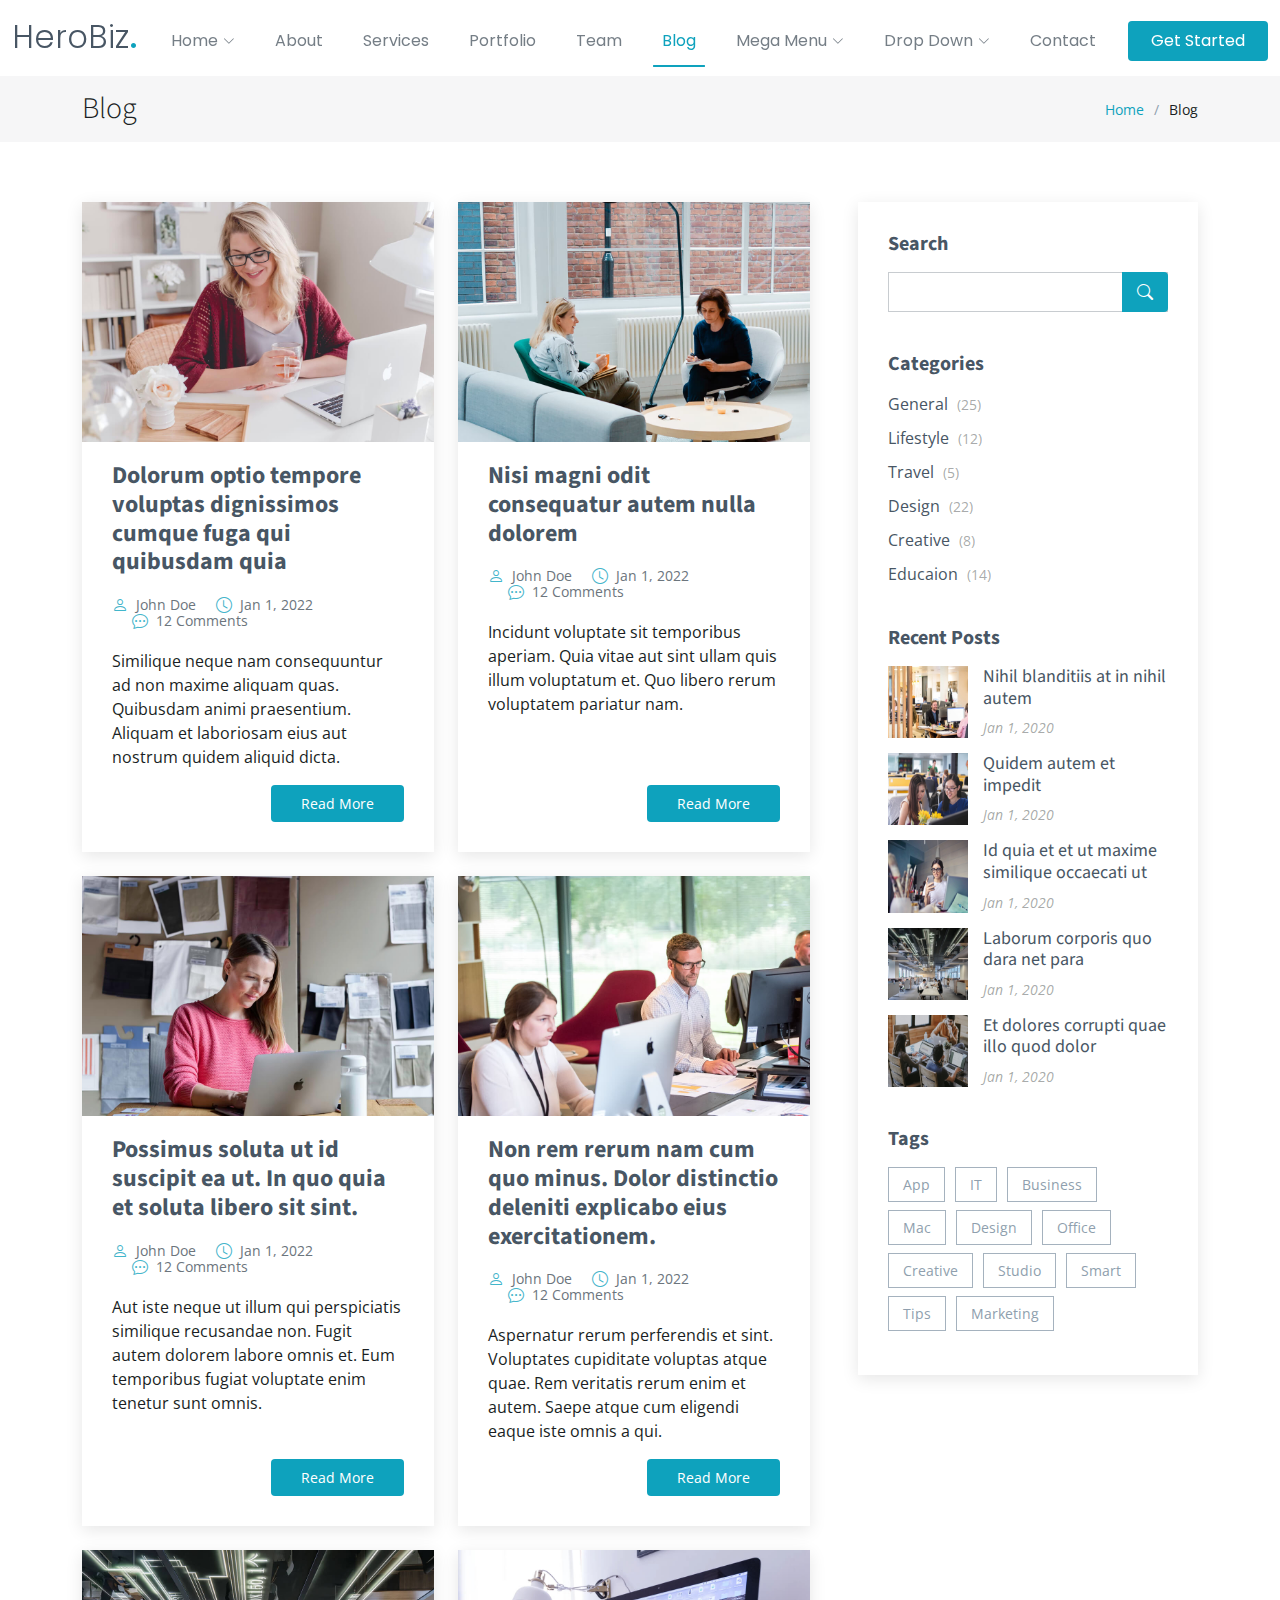
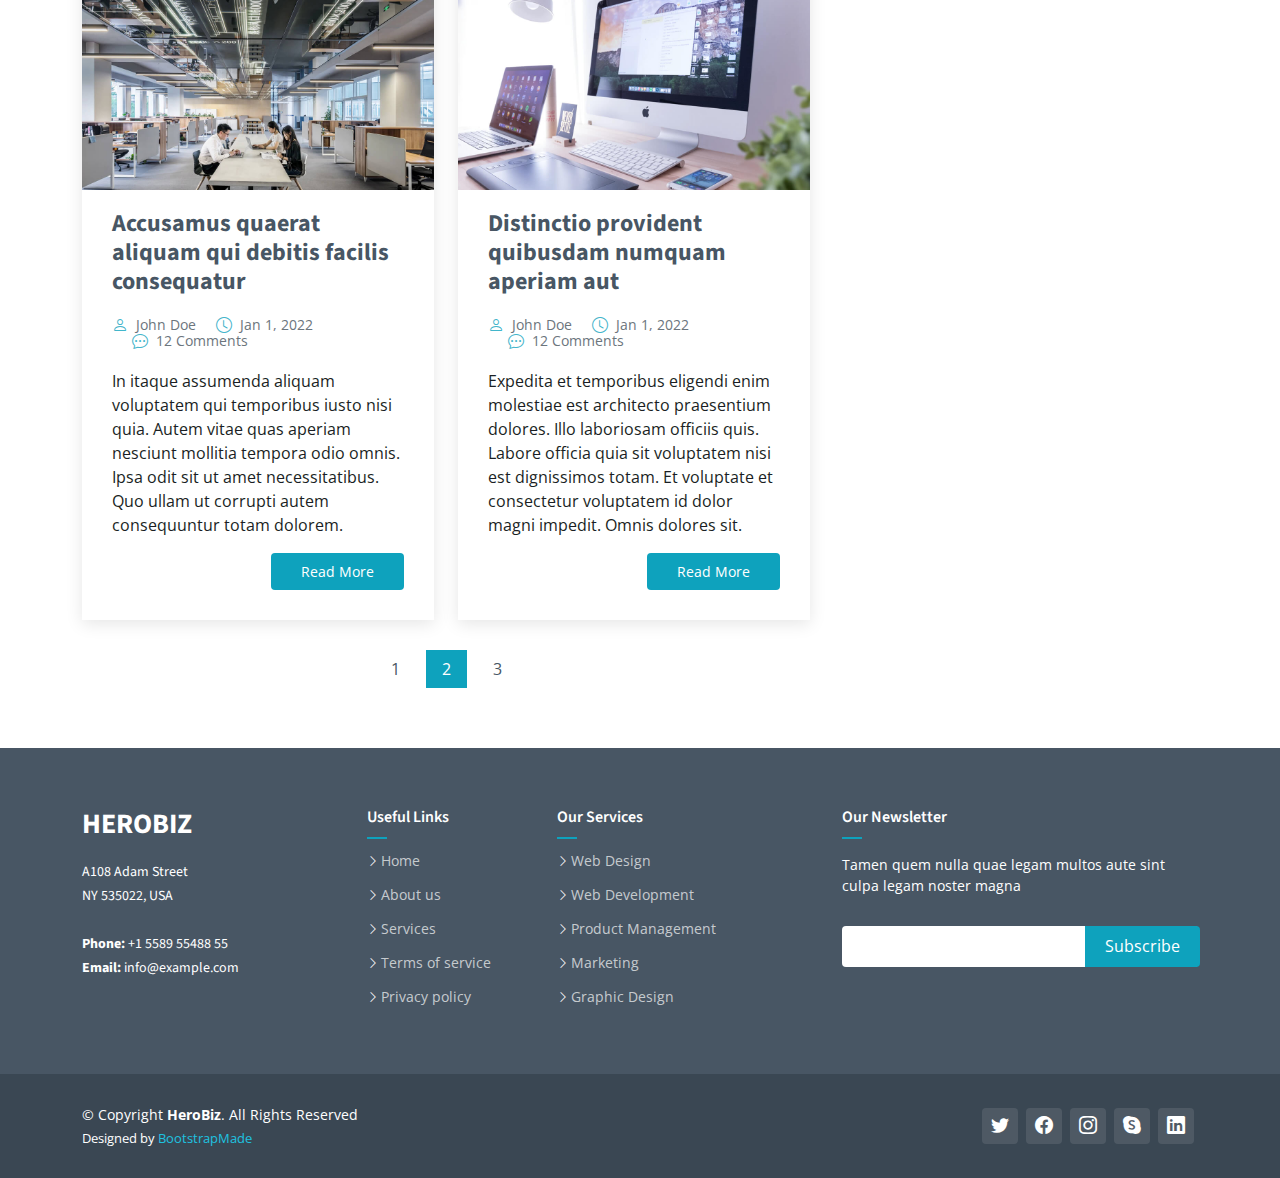
==== docanalytics.html @ 32d964e8 "Create docanalytics.html" ====
<!DOCTYPE html>
<html lang="en">

<head>
  <meta charset="utf-8">
  <meta content="width=device-width, initial-scale=1.0" name="viewport">

  <title>Blog - HeroBiz Bootstrap Template</title>
  <meta content="" name="description">
  <meta content="" name="keywords">

  <!-- Favicons -->
  <link href="assets/img/favicon.png" rel="icon">
  <link href="assets/img/apple-touch-icon.png" rel="apple-touch-icon">

  <!-- Google Fonts -->
  <link rel="preconnect" href="https://fonts.googleapis.com">
  <link rel="preconnect" href="https://fonts.gstatic.com" crossorigin>
  <link href="https://fonts.googleapis.com/css2?family=Open+Sans:ital,wght@0,300;0,400;0,500;0,600;0,700;1,300;1,400;1,500;1,600;1,700&family=Poppins:ital,wght@0,300;0,400;0,500;0,600;0,700;1,300;1,400;1,500;1,600;1,700&family=Source+Sans+Pro:ital,wght@0,300;0,400;0,600;0,700;1,300;1,400;1,600;1,700&display=swap" rel="stylesheet">

  <!-- Vendor CSS Files -->
  <link href="assets/vendor/bootstrap/css/bootstrap.min.css" rel="stylesheet">
  <link href="assets/vendor/bootstrap-icons/bootstrap-icons.css" rel="stylesheet">
  <link href="assets/vendor/aos/aos.css" rel="stylesheet">
  <link href="assets/vendor/glightbox/css/glightbox.min.css" rel="stylesheet">
  <link href="assets/vendor/swiper/swiper-bundle.min.css" rel="stylesheet">

  <!-- Variables CSS Files. Uncomment your preferred color scheme -->
  <link href="assets/css/variables.css" rel="stylesheet">
  <!-- <link href="assets/css/variables-blue.css" rel="stylesheet"> -->
  <!-- <link href="assets/css/variables-green.css" rel="stylesheet"> -->
  <!-- <link href="assets/css/variables-orange.css" rel="stylesheet"> -->
  <!-- <link href="assets/css/variables-purple.css" rel="stylesheet"> -->
  <!-- <link href="assets/css/variables-red.css" rel="stylesheet"> -->
  <!-- <link href="assets/css/variables-pink.css" rel="stylesheet"> -->

  <!-- Template Main CSS File -->
  <link href="assets/css/main.css" rel="stylesheet">

  <!-- =======================================================
  * Template Name: HeroBiz
  * Updated: Jul 27 2023 with Bootstrap v5.3.1
  * Template URL: https://bootstrapmade.com/herobiz-bootstrap-business-template/
  * Author: BootstrapMade.com
  * License: https://bootstrapmade.com/license/
  ======================================================== -->
</head>

<body>

  <!-- ======= Header ======= -->
  <header id="header" class="header fixed-top" data-scrollto-offset="0">
    <div class="container-fluid d-flex align-items-center justify-content-between">

      <a href="index.html" class="logo d-flex align-items-center scrollto me-auto me-lg-0">
        <!-- Uncomment the line below if you also wish to use an image logo -->
        <!-- <img src="assets/img/logo.png" alt=""> -->
        <h1>HeroBiz<span>.</span></h1>
      </a>

      <nav id="navbar" class="navbar">
        <ul>

          <li class="dropdown"><a href="#"><span>Home</span> <i class="bi bi-chevron-down dropdown-indicator"></i></a>
            <ul>
              <li><a href="index.html">Home 1 - index.html</a></li>
              <li><a href="index-2.html">Home 2 - index-2.html</a></li>
              <li><a href="index-3.html">Home 3 - index-3.html</a></li>
              <li><a href="index-4.html">Home 4 - index-4.html</a></li>
            </ul>
          </li>

          <li><a class="nav-link scrollto" href="index.html#about">About</a></li>
          <li><a class="nav-link scrollto" href="index.html#services">Services</a></li>
          <li><a class="nav-link scrollto" href="index.html#portfolio">Portfolio</a></li>
          <li><a class="nav-link scrollto" href="index.html#team">Team</a></li>
          <li><a href="blog.html" class="active">Blog</a></li>
          <li class="dropdown megamenu"><a href="#"><span>Mega Menu</span> <i class="bi bi-chevron-down dropdown-indicator"></i></a>
            <ul>
              <li>
                <a href="#">Column 1 link 1</a>
                <a href="#">Column 1 link 2</a>
                <a href="#">Column 1 link 3</a>
              </li>
              <li>
                <a href="#">Column 2 link 1</a>
                <a href="#">Column 2 link 2</a>
                <a href="#">Column 3 link 3</a>
              </li>
              <li>
                <a href="#">Column 3 link 1</a>
                <a href="#">Column 3 link 2</a>
                <a href="#">Column 3 link 3</a>
              </li>
              <li>
                <a href="#">Column 4 link 1</a>
                <a href="#">Column 4 link 2</a>
                <a href="#">Column 4 link 3</a>
              </li>
            </ul>
          </li>
          <li class="dropdown"><a href="#"><span>Drop Down</span> <i class="bi bi-chevron-down dropdown-indicator"></i></a>
            <ul>
              <li><a href="#">Drop Down 1</a></li>
              <li class="dropdown"><a href="#"><span>Deep Drop Down</span> <i class="bi bi-chevron-down dropdown-indicator"></i></a>
                <ul>
                  <li><a href="#">Deep Drop Down 1</a></li>
                  <li><a href="#">Deep Drop Down 2</a></li>
                  <li><a href="#">Deep Drop Down 3</a></li>
                  <li><a href="#">Deep Drop Down 4</a></li>
                  <li><a href="#">Deep Drop Down 5</a></li>
                </ul>
              </li>
              <li><a href="#">Drop Down 2</a></li>
              <li><a href="#">Drop Down 3</a></li>
              <li><a href="#">Drop Down 4</a></li>
            </ul>
          </li>
          <li><a class="nav-link scrollto" href="index.html#contact">Contact</a></li>
        </ul>
        <i class="bi bi-list mobile-nav-toggle d-none"></i>
      </nav><!-- .navbar -->

      <a class="btn-getstarted scrollto" href="index.html#about">Get Started</a>

    </div>
  </header><!-- End Header -->

  <main id="main">

    <!-- ======= Breadcrumbs ======= -->
    <div class="breadcrumbs">
      <div class="container">

        <div class="d-flex justify-content-between align-items-center">
          <h2>Blog</h2>
          <ol>
            <li><a href="index.html">Home</a></li>
            <li>Blog</li>
          </ol>
        </div>

      </div>
    </div><!-- End Breadcrumbs -->

    <!-- ======= Blog Section ======= -->
    <section id="blog" class="blog">
      <div class="container" data-aos="fade-up">

        <div class="row g-5">

          <div class="col-lg-8">

            <div class="row gy-4 posts-list">

              <div class="col-lg-6">
                <article class="d-flex flex-column">

                  <div class="post-img">
                    <img src="assets/img/blog/blog-1.jpg" alt="" class="img-fluid">
                  </div>

                  <h2 class="title">
                    <a href="blog-details.html">Dolorum optio tempore voluptas dignissimos cumque fuga qui quibusdam quia</a>
                  </h2>

                  <div class="meta-top">
                    <ul>
                      <li class="d-flex align-items-center"><i class="bi bi-person"></i> <a href="blog-details.html">John Doe</a></li>
                      <li class="d-flex align-items-center"><i class="bi bi-clock"></i> <a href="blog-details.html"><time datetime="2022-01-01">Jan 1, 2022</time></a></li>
                      <li class="d-flex align-items-center"><i class="bi bi-chat-dots"></i> <a href="blog-details.html">12 Comments</a></li>
                    </ul>
                  </div>

                  <div class="content">
                    <p>
                      Similique neque nam consequuntur ad non maxime aliquam quas. Quibusdam animi praesentium. Aliquam et laboriosam eius aut nostrum quidem aliquid dicta.
                    </p>
                  </div>

                  <div class="read-more mt-auto align-self-end">
                    <a href="blog-details.html">Read More</a>
                  </div>

                </article>
              </div><!-- End post list item -->

              <div class="col-lg-6">
                <article class="d-flex flex-column">

                  <div class="post-img">
                    <img src="assets/img/blog/blog-2.jpg" alt="" class="img-fluid">
                  </div>

                  <h2 class="title">
                    <a href="blog-details.html">Nisi magni odit consequatur autem nulla dolorem</a>
                  </h2>

                  <div class="meta-top">
                    <ul>
                      <li class="d-flex align-items-center"><i class="bi bi-person"></i> <a href="blog-details.html">John Doe</a></li>
                      <li class="d-flex align-items-center"><i class="bi bi-clock"></i> <a href="blog-details.html"><time datetime="2022-01-01">Jan 1, 2022</time></a></li>
                      <li class="d-flex align-items-center"><i class="bi bi-chat-dots"></i> <a href="blog-details.html">12 Comments</a></li>
                    </ul>
                  </div>

                  <div class="content">
                    <p>
                      Incidunt voluptate sit temporibus aperiam. Quia vitae aut sint ullam quis illum voluptatum et. Quo libero rerum voluptatem pariatur nam.
                    </p>
                  </div>

                  <div class="read-more mt-auto align-self-end">
                    <a href="blog-details.html">Read More</a>
                  </div>

                </article>
              </div><!-- End post list item -->

              <div class="col-lg-6">
                <article class="d-flex flex-column">

                  <div class="post-img">
                    <img src="assets/img/blog/blog-3.jpg" alt="" class="img-fluid">
                  </div>

                  <h2 class="title">
                    <a href="blog-details.html">Possimus soluta ut id suscipit ea ut. In quo quia et soluta libero sit sint.</a>
                  </h2>

                  <div class="meta-top">
                    <ul>
                      <li class="d-flex align-items-center"><i class="bi bi-person"></i> <a href="blog-details.html">John Doe</a></li>
                      <li class="d-flex align-items-center"><i class="bi bi-clock"></i> <a href="blog-details.html"><time datetime="2022-01-01">Jan 1, 2022</time></a></li>
                      <li class="d-flex align-items-center"><i class="bi bi-chat-dots"></i> <a href="blog-details.html">12 Comments</a></li>
                    </ul>
                  </div>

                  <div class="content">
                    <p>
                      Aut iste neque ut illum qui perspiciatis similique recusandae non. Fugit autem dolorem labore omnis et. Eum temporibus fugiat voluptate enim tenetur sunt omnis.
                    </p>
                  </div>

                  <div class="read-more mt-auto align-self-end">
                    <a href="blog-details.html">Read More</a>
                  </div>

                </article>
              </div><!-- End post list item -->

              <div class="col-lg-6">
                <article class="d-flex flex-column">

                  <div class="post-img">
                    <img src="assets/img/blog/blog-4.jpg" alt="" class="img-fluid">
                  </div>

                  <h2 class="title">
                    <a href="blog-details.html">Non rem rerum nam cum quo minus. Dolor distinctio deleniti explicabo eius exercitationem.</a>
                  </h2>

                  <div class="meta-top">
                    <ul>
                      <li class="d-flex align-items-center"><i class="bi bi-person"></i> <a href="blog-details.html">John Doe</a></li>
                      <li class="d-flex align-items-center"><i class="bi bi-clock"></i> <a href="blog-details.html"><time datetime="2022-01-01">Jan 1, 2022</time></a></li>
                      <li class="d-flex align-items-center"><i class="bi bi-chat-dots"></i> <a href="blog-details.html">12 Comments</a></li>
                    </ul>
                  </div>

                  <div class="content">
                    <p>
                      Aspernatur rerum perferendis et sint. Voluptates cupiditate voluptas atque quae. Rem veritatis rerum enim et autem. Saepe atque cum eligendi eaque iste omnis a qui.
                    </p>
                  </div>

                  <div class="read-more mt-auto align-self-end">
                    <a href="blog-details.html">Read More</a>
                  </div>

                </article>
              </div><!-- End post list item -->

              <div class="col-lg-6">
                <article class="d-flex flex-column">

                  <div class="post-img">
                    <img src="assets/img/blog/blog-5.jpg" alt="" class="img-fluid">
                  </div>

                  <h2 class="title">
                    <a href="blog-details.html">Accusamus quaerat aliquam qui debitis facilis consequatur</a>
                  </h2>

                  <div class="meta-top">
                    <ul>
                      <li class="d-flex align-items-center"><i class="bi bi-person"></i> <a href="blog-details.html">John Doe</a></li>
                      <li class="d-flex align-items-center"><i class="bi bi-clock"></i> <a href="blog-details.html"><time datetime="2022-01-01">Jan 1, 2022</time></a></li>
                      <li class="d-flex align-items-center"><i class="bi bi-chat-dots"></i> <a href="blog-details.html">12 Comments</a></li>
                    </ul>
                  </div>

                  <div class="content">
                    <p>
                      In itaque assumenda aliquam voluptatem qui temporibus iusto nisi quia. Autem vitae quas aperiam nesciunt mollitia tempora odio omnis. Ipsa odit sit ut amet necessitatibus. Quo ullam ut corrupti autem consequuntur totam dolorem.
                    </p>
                  </div>

                  <div class="read-more mt-auto align-self-end">
                    <a href="blog-details.html">Read More</a>
                  </div>

                </article>
              </div><!-- End post list item -->

              <div class="col-lg-6">
                <article class="d-flex flex-column">

                  <div class="post-img">
                    <img src="assets/img/blog/blog-6.jpg" alt="" class="img-fluid">
                  </div>

                  <h2 class="title">
                    <a href="blog-details.html">Distinctio provident quibusdam numquam aperiam aut</a>
                  </h2>

                  <div class="meta-top">
                    <ul>
                      <li class="d-flex align-items-center"><i class="bi bi-person"></i> <a href="blog-details.html">John Doe</a></li>
                      <li class="d-flex align-items-center"><i class="bi bi-clock"></i> <a href="blog-details.html"><time datetime="2022-01-01">Jan 1, 2022</time></a></li>
                      <li class="d-flex align-items-center"><i class="bi bi-chat-dots"></i> <a href="blog-details.html">12 Comments</a></li>
                    </ul>
                  </div>

                  <div class="content">
                    <p>
                      Expedita et temporibus eligendi enim molestiae est architecto praesentium dolores. Illo laboriosam officiis quis. Labore officia quia sit voluptatem nisi est dignissimos totam. Et voluptate et consectetur voluptatem id dolor magni impedit. Omnis dolores sit.
                    </p>
                  </div>

                  <div class="read-more mt-auto align-self-end">
                    <a href="blog-details.html">Read More</a>
                  </div>

                </article>
              </div><!-- End post list item -->

            </div><!-- End blog posts list -->

            <div class="blog-pagination">
              <ul class="justify-content-center">
                <li><a href="#">1</a></li>
                <li class="active"><a href="#">2</a></li>
                <li><a href="#">3</a></li>
              </ul>
            </div><!-- End blog pagination -->

          </div>

          <div class="col-lg-4">

            <div class="sidebar">

              <div class="sidebar-item search-form">
                <h3 class="sidebar-title">Search</h3>
                <form action="" class="mt-3">
                  <input type="text">
                  <button type="submit"><i class="bi bi-search"></i></button>
                </form>
              </div><!-- End sidebar search formn-->

              <div class="sidebar-item categories">
                <h3 class="sidebar-title">Categories</h3>
                <ul class="mt-3">
                  <li><a href="#">General <span>(25)</span></a></li>
                  <li><a href="#">Lifestyle <span>(12)</span></a></li>
                  <li><a href="#">Travel <span>(5)</span></a></li>
                  <li><a href="#">Design <span>(22)</span></a></li>
                  <li><a href="#">Creative <span>(8)</span></a></li>
                  <li><a href="#">Educaion <span>(14)</span></a></li>
                </ul>
              </div><!-- End sidebar categories-->

              <div class="sidebar-item recent-posts">
                <h3 class="sidebar-title">Recent Posts</h3>

                <div class="mt-3">

                  <div class="post-item mt-3">
                    <img src="assets/img/blog/blog-recent-1.jpg" alt="" class="flex-shrink-0">
                    <div>
                      <h4><a href="blog-post.html">Nihil blanditiis at in nihil autem</a></h4>
                      <time datetime="2020-01-01">Jan 1, 2020</time>
                    </div>
                  </div><!-- End recent post item-->

                  <div class="post-item">
                    <img src="assets/img/blog/blog-recent-2.jpg" alt="" class="flex-shrink-0">
                    <div>
                      <h4><a href="blog-post.html">Quidem autem et impedit</a></h4>
                      <time datetime="2020-01-01">Jan 1, 2020</time>
                    </div>
                  </div><!-- End recent post item-->

                  <div class="post-item">
                    <img src="assets/img/blog/blog-recent-3.jpg" alt="" class="flex-shrink-0">
                    <div>
                      <h4><a href="blog-post.html">Id quia et et ut maxime similique occaecati ut</a></h4>
                      <time datetime="2020-01-01">Jan 1, 2020</time>
                    </div>
                  </div><!-- End recent post item-->

                  <div class="post-item">
                    <img src="assets/img/blog/blog-recent-4.jpg" alt="" class="flex-shrink-0">
                    <div>
                      <h4><a href="blog-post.html">Laborum corporis quo dara net para</a></h4>
                      <time datetime="2020-01-01">Jan 1, 2020</time>
                    </div>
                  </div><!-- End recent post item-->

                  <div class="post-item">
                    <img src="assets/img/blog/blog-recent-5.jpg" alt="" class="flex-shrink-0">
                    <div>
                      <h4><a href="blog-post.html">Et dolores corrupti quae illo quod dolor</a></h4>
                      <time datetime="2020-01-01">Jan 1, 2020</time>
                    </div>
                  </div><!-- End recent post item-->

                </div>

              </div><!-- End sidebar recent posts-->

              <div class="sidebar-item tags">
                <h3 class="sidebar-title">Tags</h3>
                <ul class="mt-3">
                  <li><a href="#">App</a></li>
                  <li><a href="#">IT</a></li>
                  <li><a href="#">Business</a></li>
                  <li><a href="#">Mac</a></li>
                  <li><a href="#">Design</a></li>
                  <li><a href="#">Office</a></li>
                  <li><a href="#">Creative</a></li>
                  <li><a href="#">Studio</a></li>
                  <li><a href="#">Smart</a></li>
                  <li><a href="#">Tips</a></li>
                  <li><a href="#">Marketing</a></li>
                </ul>
              </div><!-- End sidebar tags-->

            </div><!-- End Blog Sidebar -->

          </div>

        </div>

      </div>
    </section><!-- End Blog Section -->

  </main><!-- End #main -->

  <!-- ======= Footer ======= -->
  <footer id="footer" class="footer">

    <div class="footer-content">
      <div class="container">
        <div class="row">

          <div class="col-lg-3 col-md-6">
            <div class="footer-info">
              <h3>HeroBiz</h3>
              <p>
                A108 Adam Street <br>
                NY 535022, USA<br><br>
                <strong>Phone:</strong> +1 5589 55488 55<br>
                <strong>Email:</strong> info@example.com<br>
              </p>
            </div>
          </div>

          <div class="col-lg-2 col-md-6 footer-links">
            <h4>Useful Links</h4>
            <ul>
              <li><i class="bi bi-chevron-right"></i> <a href="#">Home</a></li>
              <li><i class="bi bi-chevron-right"></i> <a href="#">About us</a></li>
              <li><i class="bi bi-chevron-right"></i> <a href="#">Services</a></li>
              <li><i class="bi bi-chevron-right"></i> <a href="#">Terms of service</a></li>
              <li><i class="bi bi-chevron-right"></i> <a href="#">Privacy policy</a></li>
            </ul>
          </div>

          <div class="col-lg-3 col-md-6 footer-links">
            <h4>Our Services</h4>
            <ul>
              <li><i class="bi bi-chevron-right"></i> <a href="#">Web Design</a></li>
              <li><i class="bi bi-chevron-right"></i> <a href="#">Web Development</a></li>
              <li><i class="bi bi-chevron-right"></i> <a href="#">Product Management</a></li>
              <li><i class="bi bi-chevron-right"></i> <a href="#">Marketing</a></li>
              <li><i class="bi bi-chevron-right"></i> <a href="#">Graphic Design</a></li>
            </ul>
          </div>

          <div class="col-lg-4 col-md-6 footer-newsletter">
            <h4>Our Newsletter</h4>
            <p>Tamen quem nulla quae legam multos aute sint culpa legam noster magna</p>
            <form action="" method="post">
              <input type="email" name="email"><input type="submit" value="Subscribe">
            </form>

          </div>

        </div>
      </div>
    </div>

    <div class="footer-legal text-center">
      <div class="container d-flex flex-column flex-lg-row justify-content-center justify-content-lg-between align-items-center">

        <div class="d-flex flex-column align-items-center align-items-lg-start">
          <div class="copyright">
            &copy; Copyright <strong><span>HeroBiz</span></strong>. All Rights Reserved
          </div>
          <div class="credits">
            <!-- All the links in the footer should remain intact. -->
            <!-- You can delete the links only if you purchased the pro version. -->
            <!-- Licensing information: https://bootstrapmade.com/license/ -->
            <!-- Purchase the pro version with working PHP/AJAX contact form: https://bootstrapmade.com/herobiz-bootstrap-business-template/ -->
            Designed by <a href="https://bootstrapmade.com/">BootstrapMade</a>
          </div>
        </div>

        <div class="social-links order-first order-lg-last mb-3 mb-lg-0">
          <a href="#" class="twitter"><i class="bi bi-twitter"></i></a>
          <a href="#" class="facebook"><i class="bi bi-facebook"></i></a>
          <a href="#" class="instagram"><i class="bi bi-instagram"></i></a>
          <a href="#" class="google-plus"><i class="bi bi-skype"></i></a>
          <a href="#" class="linkedin"><i class="bi bi-linkedin"></i></a>
        </div>

      </div>
    </div>

  </footer><!-- End Footer -->

  <a href="#" class="scroll-top d-flex align-items-center justify-content-center"><i class="bi bi-arrow-up-short"></i></a>

  <div id="preloader"></div>

  <!-- Vendor JS Files -->
  <script src="assets/vendor/bootstrap/js/bootstrap.bundle.min.js"></script>
  <script src="assets/vendor/aos/aos.js"></script>
  <script src="assets/vendor/glightbox/js/glightbox.min.js"></script>
  <script src="assets/vendor/isotope-layout/isotope.pkgd.min.js"></script>
  <script src="assets/vendor/swiper/swiper-bundle.min.js"></script>
  <script src="assets/vendor/php-email-form/validate.js"></script>

  <!-- Template Main JS File -->
  <script src="assets/js/main.js"></script>

</body>

</html>
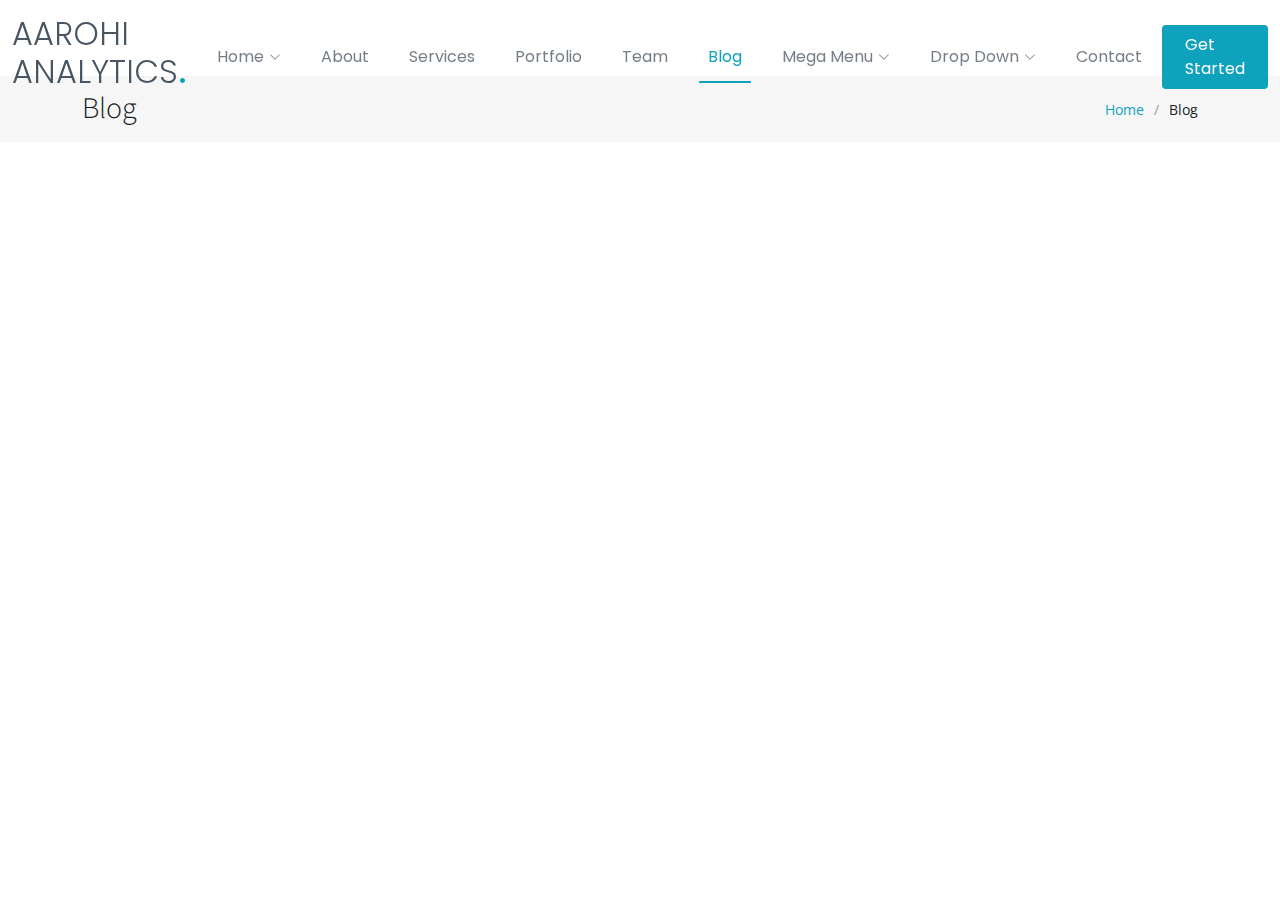
==== commit 4462dfd5: "Update docanalytics.html" ====
--- a/docanalytics.html
+++ b/docanalytics.html
@@ -55,7 +55,7 @@
       <a href="index.html" class="logo d-flex align-items-center scrollto me-auto me-lg-0">
         <!-- Uncomment the line below if you also wish to use an image logo -->
         <!-- <img src="assets/img/logo.png" alt=""> -->
-        <h1>HeroBiz<span>.</span></h1>
+        <h1>AAROHI ANALYTICS<span>.</span></h1>
       </a>
 
       <nav id="navbar" class="navbar">
@@ -144,404 +144,9 @@
     </div><!-- End Breadcrumbs -->
 
     <!-- ======= Blog Section ======= -->
-    <section id="blog" class="blog">
-      <div class="container" data-aos="fade-up">
-
-        <div class="row g-5">
-
-          <div class="col-lg-8">
-
-            <div class="row gy-4 posts-list">
-
-              <div class="col-lg-6">
-                <article class="d-flex flex-column">
-
-                  <div class="post-img">
-                    <img src="assets/img/blog/blog-1.jpg" alt="" class="img-fluid">
-                  </div>
-
-                  <h2 class="title">
-                    <a href="blog-details.html">Dolorum optio tempore voluptas dignissimos cumque fuga qui quibusdam quia</a>
-                  </h2>
-
-                  <div class="meta-top">
-                    <ul>
-                      <li class="d-flex align-items-center"><i class="bi bi-person"></i> <a href="blog-details.html">John Doe</a></li>
-                      <li class="d-flex align-items-center"><i class="bi bi-clock"></i> <a href="blog-details.html"><time datetime="2022-01-01">Jan 1, 2022</time></a></li>
-                      <li class="d-flex align-items-center"><i class="bi bi-chat-dots"></i> <a href="blog-details.html">12 Comments</a></li>
-                    </ul>
-                  </div>
-
-                  <div class="content">
-                    <p>
-                      Similique neque nam consequuntur ad non maxime aliquam quas. Quibusdam animi praesentium. Aliquam et laboriosam eius aut nostrum quidem aliquid dicta.
-                    </p>
-                  </div>
-
-                  <div class="read-more mt-auto align-self-end">
-                    <a href="blog-details.html">Read More</a>
-                  </div>
-
-                </article>
-              </div><!-- End post list item -->
-
-              <div class="col-lg-6">
-                <article class="d-flex flex-column">
-
-                  <div class="post-img">
-                    <img src="assets/img/blog/blog-2.jpg" alt="" class="img-fluid">
-                  </div>
-
-                  <h2 class="title">
-                    <a href="blog-details.html">Nisi magni odit consequatur autem nulla dolorem</a>
-                  </h2>
-
-                  <div class="meta-top">
-                    <ul>
-                      <li class="d-flex align-items-center"><i class="bi bi-person"></i> <a href="blog-details.html">John Doe</a></li>
-                      <li class="d-flex align-items-center"><i class="bi bi-clock"></i> <a href="blog-details.html"><time datetime="2022-01-01">Jan 1, 2022</time></a></li>
-                      <li class="d-flex align-items-center"><i class="bi bi-chat-dots"></i> <a href="blog-details.html">12 Comments</a></li>
-                    </ul>
-                  </div>
-
-                  <div class="content">
-                    <p>
-                      Incidunt voluptate sit temporibus aperiam. Quia vitae aut sint ullam quis illum voluptatum et. Quo libero rerum voluptatem pariatur nam.
-                    </p>
-                  </div>
-
-                  <div class="read-more mt-auto align-self-end">
-                    <a href="blog-details.html">Read More</a>
-                  </div>
-
-                </article>
-              </div><!-- End post list item -->
-
-              <div class="col-lg-6">
-                <article class="d-flex flex-column">
-
-                  <div class="post-img">
-                    <img src="assets/img/blog/blog-3.jpg" alt="" class="img-fluid">
-                  </div>
-
-                  <h2 class="title">
-                    <a href="blog-details.html">Possimus soluta ut id suscipit ea ut. In quo quia et soluta libero sit sint.</a>
-                  </h2>
-
-                  <div class="meta-top">
-                    <ul>
-                      <li class="d-flex align-items-center"><i class="bi bi-person"></i> <a href="blog-details.html">John Doe</a></li>
-                      <li class="d-flex align-items-center"><i class="bi bi-clock"></i> <a href="blog-details.html"><time datetime="2022-01-01">Jan 1, 2022</time></a></li>
-                      <li class="d-flex align-items-center"><i class="bi bi-chat-dots"></i> <a href="blog-details.html">12 Comments</a></li>
-                    </ul>
-                  </div>
-
-                  <div class="content">
-                    <p>
-                      Aut iste neque ut illum qui perspiciatis similique recusandae non. Fugit autem dolorem labore omnis et. Eum temporibus fugiat voluptate enim tenetur sunt omnis.
-                    </p>
-                  </div>
-
-                  <div class="read-more mt-auto align-self-end">
-                    <a href="blog-details.html">Read More</a>
-                  </div>
-
-                </article>
-              </div><!-- End post list item -->
-
-              <div class="col-lg-6">
-                <article class="d-flex flex-column">
-
-                  <div class="post-img">
-                    <img src="assets/img/blog/blog-4.jpg" alt="" class="img-fluid">
-                  </div>
-
-                  <h2 class="title">
-                    <a href="blog-details.html">Non rem rerum nam cum quo minus. Dolor distinctio deleniti explicabo eius exercitationem.</a>
-                  </h2>
-
-                  <div class="meta-top">
-                    <ul>
-                      <li class="d-flex align-items-center"><i class="bi bi-person"></i> <a href="blog-details.html">John Doe</a></li>
-                      <li class="d-flex align-items-center"><i class="bi bi-clock"></i> <a href="blog-details.html"><time datetime="2022-01-01">Jan 1, 2022</time></a></li>
-                      <li class="d-flex align-items-center"><i class="bi bi-chat-dots"></i> <a href="blog-details.html">12 Comments</a></li>
-                    </ul>
-                  </div>
-
-                  <div class="content">
-                    <p>
-                      Aspernatur rerum perferendis et sint. Voluptates cupiditate voluptas atque quae. Rem veritatis rerum enim et autem. Saepe atque cum eligendi eaque iste omnis a qui.
-                    </p>
-                  </div>
-
-                  <div class="read-more mt-auto align-self-end">
-                    <a href="blog-details.html">Read More</a>
-                  </div>
-
-                </article>
-              </div><!-- End post list item -->
-
-              <div class="col-lg-6">
-                <article class="d-flex flex-column">
-
-                  <div class="post-img">
-                    <img src="assets/img/blog/blog-5.jpg" alt="" class="img-fluid">
-                  </div>
-
-                  <h2 class="title">
-                    <a href="blog-details.html">Accusamus quaerat aliquam qui debitis facilis consequatur</a>
-                  </h2>
-
-                  <div class="meta-top">
-                    <ul>
-                      <li class="d-flex align-items-center"><i class="bi bi-person"></i> <a href="blog-details.html">John Doe</a></li>
-                      <li class="d-flex align-items-center"><i class="bi bi-clock"></i> <a href="blog-details.html"><time datetime="2022-01-01">Jan 1, 2022</time></a></li>
-                      <li class="d-flex align-items-center"><i class="bi bi-chat-dots"></i> <a href="blog-details.html">12 Comments</a></li>
-                    </ul>
-                  </div>
-
-                  <div class="content">
-                    <p>
-                      In itaque assumenda aliquam voluptatem qui temporibus iusto nisi quia. Autem vitae quas aperiam nesciunt mollitia tempora odio omnis. Ipsa odit sit ut amet necessitatibus. Quo ullam ut corrupti autem consequuntur totam dolorem.
-                    </p>
-                  </div>
-
-                  <div class="read-more mt-auto align-self-end">
-                    <a href="blog-details.html">Read More</a>
-                  </div>
-
-                </article>
-              </div><!-- End post list item -->
-
-              <div class="col-lg-6">
-                <article class="d-flex flex-column">
-
-                  <div class="post-img">
-                    <img src="assets/img/blog/blog-6.jpg" alt="" class="img-fluid">
-                  </div>
-
-                  <h2 class="title">
-                    <a href="blog-details.html">Distinctio provident quibusdam numquam aperiam aut</a>
-                  </h2>
-
-                  <div class="meta-top">
-                    <ul>
-                      <li class="d-flex align-items-center"><i class="bi bi-person"></i> <a href="blog-details.html">John Doe</a></li>
-                      <li class="d-flex align-items-center"><i class="bi bi-clock"></i> <a href="blog-details.html"><time datetime="2022-01-01">Jan 1, 2022</time></a></li>
-                      <li class="d-flex align-items-center"><i class="bi bi-chat-dots"></i> <a href="blog-details.html">12 Comments</a></li>
-                    </ul>
-                  </div>
-
-                  <div class="content">
-                    <p>
-                      Expedita et temporibus eligendi enim molestiae est architecto praesentium dolores. Illo laboriosam officiis quis. Labore officia quia sit voluptatem nisi est dignissimos totam. Et voluptate et consectetur voluptatem id dolor magni impedit. Omnis dolores sit.
-                    </p>
-                  </div>
-
-                  <div class="read-more mt-auto align-self-end">
-                    <a href="blog-details.html">Read More</a>
-                  </div>
-
-                </article>
-              </div><!-- End post list item -->
-
-            </div><!-- End blog posts list -->
-
-            <div class="blog-pagination">
-              <ul class="justify-content-center">
-                <li><a href="#">1</a></li>
-                <li class="active"><a href="#">2</a></li>
-                <li><a href="#">3</a></li>
-              </ul>
-            </div><!-- End blog pagination -->
-
-          </div>
-
-          <div class="col-lg-4">
-
-            <div class="sidebar">
-
-              <div class="sidebar-item search-form">
-                <h3 class="sidebar-title">Search</h3>
-                <form action="" class="mt-3">
-                  <input type="text">
-                  <button type="submit"><i class="bi bi-search"></i></button>
-                </form>
-              </div><!-- End sidebar search formn-->
-
-              <div class="sidebar-item categories">
-                <h3 class="sidebar-title">Categories</h3>
-                <ul class="mt-3">
-                  <li><a href="#">General <span>(25)</span></a></li>
-                  <li><a href="#">Lifestyle <span>(12)</span></a></li>
-                  <li><a href="#">Travel <span>(5)</span></a></li>
-                  <li><a href="#">Design <span>(22)</span></a></li>
-                  <li><a href="#">Creative <span>(8)</span></a></li>
-                  <li><a href="#">Educaion <span>(14)</span></a></li>
-                </ul>
-              </div><!-- End sidebar categories-->
-
-              <div class="sidebar-item recent-posts">
-                <h3 class="sidebar-title">Recent Posts</h3>
-
-                <div class="mt-3">
-
-                  <div class="post-item mt-3">
-                    <img src="assets/img/blog/blog-recent-1.jpg" alt="" class="flex-shrink-0">
-                    <div>
-                      <h4><a href="blog-post.html">Nihil blanditiis at in nihil autem</a></h4>
-                      <time datetime="2020-01-01">Jan 1, 2020</time>
-                    </div>
-                  </div><!-- End recent post item-->
-
-                  <div class="post-item">
-                    <img src="assets/img/blog/blog-recent-2.jpg" alt="" class="flex-shrink-0">
-                    <div>
-                      <h4><a href="blog-post.html">Quidem autem et impedit</a></h4>
-                      <time datetime="2020-01-01">Jan 1, 2020</time>
-                    </div>
-                  </div><!-- End recent post item-->
-
-                  <div class="post-item">
-                    <img src="assets/img/blog/blog-recent-3.jpg" alt="" class="flex-shrink-0">
-                    <div>
-                      <h4><a href="blog-post.html">Id quia et et ut maxime similique occaecati ut</a></h4>
-                      <time datetime="2020-01-01">Jan 1, 2020</time>
-                    </div>
-                  </div><!-- End recent post item-->
-
-                  <div class="post-item">
-                    <img src="assets/img/blog/blog-recent-4.jpg" alt="" class="flex-shrink-0">
-                    <div>
-                      <h4><a href="blog-post.html">Laborum corporis quo dara net para</a></h4>
-                      <time datetime="2020-01-01">Jan 1, 2020</time>
-                    </div>
-                  </div><!-- End recent post item-->
-
-                  <div class="post-item">
-                    <img src="assets/img/blog/blog-recent-5.jpg" alt="" class="flex-shrink-0">
-                    <div>
-                      <h4><a href="blog-post.html">Et dolores corrupti quae illo quod dolor</a></h4>
-                      <time datetime="2020-01-01">Jan 1, 2020</time>
-                    </div>
-                  </div><!-- End recent post item-->
-
-                </div>
-
-              </div><!-- End sidebar recent posts-->
-
-              <div class="sidebar-item tags">
-                <h3 class="sidebar-title">Tags</h3>
-                <ul class="mt-3">
-                  <li><a href="#">App</a></li>
-                  <li><a href="#">IT</a></li>
-                  <li><a href="#">Business</a></li>
-                  <li><a href="#">Mac</a></li>
-                  <li><a href="#">Design</a></li>
-                  <li><a href="#">Office</a></li>
-                  <li><a href="#">Creative</a></li>
-                  <li><a href="#">Studio</a></li>
-                  <li><a href="#">Smart</a></li>
-                  <li><a href="#">Tips</a></li>
-                  <li><a href="#">Marketing</a></li>
-                </ul>
-              </div><!-- End sidebar tags-->
-
-            </div><!-- End Blog Sidebar -->
-
-          </div>
-
-        </div>
-
-      </div>
-    </section><!-- End Blog Section -->
-
-  </main><!-- End #main -->
-
-  <!-- ======= Footer ======= -->
-  <footer id="footer" class="footer">
-
-    <div class="footer-content">
-      <div class="container">
-        <div class="row">
-
-          <div class="col-lg-3 col-md-6">
-            <div class="footer-info">
-              <h3>HeroBiz</h3>
-              <p>
-                A108 Adam Street <br>
-                NY 535022, USA<br><br>
-                <strong>Phone:</strong> +1 5589 55488 55<br>
-                <strong>Email:</strong> info@example.com<br>
-              </p>
-            </div>
-          </div>
-
-          <div class="col-lg-2 col-md-6 footer-links">
-            <h4>Useful Links</h4>
-            <ul>
-              <li><i class="bi bi-chevron-right"></i> <a href="#">Home</a></li>
-              <li><i class="bi bi-chevron-right"></i> <a href="#">About us</a></li>
-              <li><i class="bi bi-chevron-right"></i> <a href="#">Services</a></li>
-              <li><i class="bi bi-chevron-right"></i> <a href="#">Terms of service</a></li>
-              <li><i class="bi bi-chevron-right"></i> <a href="#">Privacy policy</a></li>
-            </ul>
-          </div>
-
-          <div class="col-lg-3 col-md-6 footer-links">
-            <h4>Our Services</h4>
-            <ul>
-              <li><i class="bi bi-chevron-right"></i> <a href="#">Web Design</a></li>
-              <li><i class="bi bi-chevron-right"></i> <a href="#">Web Development</a></li>
-              <li><i class="bi bi-chevron-right"></i> <a href="#">Product Management</a></li>
-              <li><i class="bi bi-chevron-right"></i> <a href="#">Marketing</a></li>
-              <li><i class="bi bi-chevron-right"></i> <a href="#">Graphic Design</a></li>
-            </ul>
-          </div>
-
-          <div class="col-lg-4 col-md-6 footer-newsletter">
-            <h4>Our Newsletter</h4>
-            <p>Tamen quem nulla quae legam multos aute sint culpa legam noster magna</p>
-            <form action="" method="post">
-              <input type="email" name="email"><input type="submit" value="Subscribe">
-            </form>
-
-          </div>
-
-        </div>
-      </div>
-    </div>
-
-    <div class="footer-legal text-center">
-      <div class="container d-flex flex-column flex-lg-row justify-content-center justify-content-lg-between align-items-center">
-
-        <div class="d-flex flex-column align-items-center align-items-lg-start">
-          <div class="copyright">
-            &copy; Copyright <strong><span>HeroBiz</span></strong>. All Rights Reserved
-          </div>
-          <div class="credits">
-            <!-- All the links in the footer should remain intact. -->
-            <!-- You can delete the links only if you purchased the pro version. -->
-            <!-- Licensing information: https://bootstrapmade.com/license/ -->
-            <!-- Purchase the pro version with working PHP/AJAX contact form: https://bootstrapmade.com/herobiz-bootstrap-business-template/ -->
-            Designed by <a href="https://bootstrapmade.com/">BootstrapMade</a>
-          </div>
-        </div>
-
-        <div class="social-links order-first order-lg-last mb-3 mb-lg-0">
-          <a href="#" class="twitter"><i class="bi bi-twitter"></i></a>
-          <a href="#" class="facebook"><i class="bi bi-facebook"></i></a>
-          <a href="#" class="instagram"><i class="bi bi-instagram"></i></a>
-          <a href="#" class="google-plus"><i class="bi bi-skype"></i></a>
-          <a href="#" class="linkedin"><i class="bi bi-linkedin"></i></a>
-        </div>
-
-      </div>
-    </div>
-
-  </footer><!-- End Footer -->
-
-  <a href="#" class="scroll-top d-flex align-items-center justify-content-center"><i class="bi bi-arrow-up-short"></i></a>
+    <div id="iframe-container">
+  <iframe id="my-iframe" src="http://analytics.delphianalytics.ai/public/dashboards/gzOYZeUDIpbQ4DPONapvjuve4JhmquLyvTQ68JIK?org_slug=default"></iframe>
+</div>
 
   <div id="preloader"></div>
 
